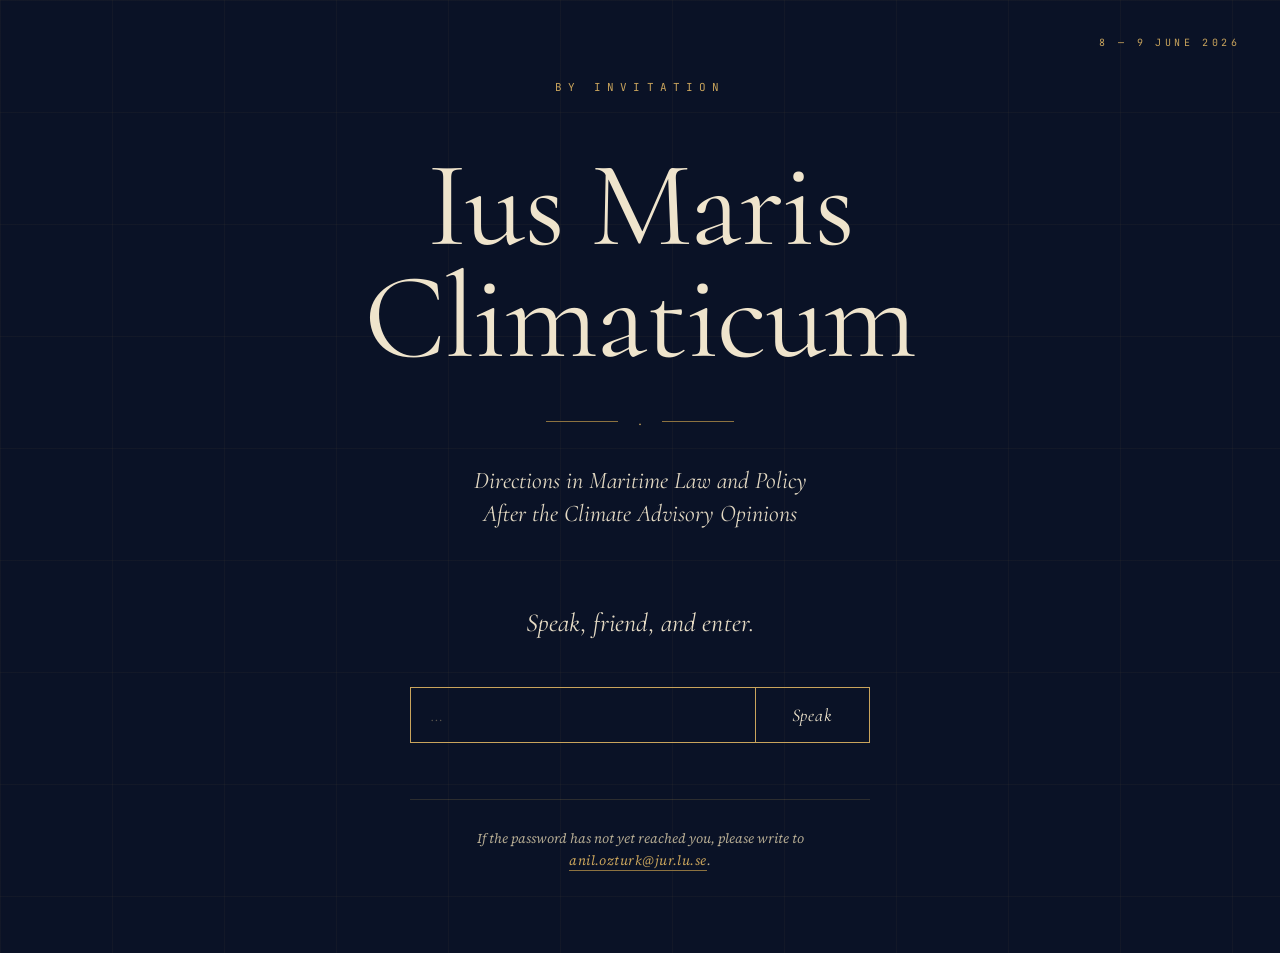
==== index.html @ bfcb7354 "Add files via upload" ====
<!DOCTYPE html>
<html lang="en">
<head>
<meta charset="UTF-8">
<meta name="viewport" content="width=device-width, initial-scale=1">
<title>Ius Maris Climaticum</title>
<meta name="description" content="An invitation-only workshop on the climate advisory opinions and the practice of maritime law. Lund and Malmö, 8–9 June 2026.">
<meta name="robots" content="noindex, nofollow">
<link rel="preconnect" href="https://fonts.googleapis.com">
<link rel="preconnect" href="https://fonts.gstatic.com" crossorigin>
<link href="https://fonts.googleapis.com/css2?family=Cormorant:ital,wght@0,300..700;1,300..700&family=Source+Serif+4:ital,opsz,wght@0,8..60,300..700;1,8..60,300..700&family=JetBrains+Mono:wght@300;400;500&display=swap" rel="stylesheet">
<style>
  :root {
    --ink-deep:    #0A1226;
    --paper-cool:  #EFE4CC;
    --paper-dim:   #B6AC93;
    --paper-mute:  #7C7461;
    --gold:        #C9A45C;
    --gold-dim:    #8C7240;
  }
  * { margin: 0; padding: 0; box-sizing: border-box; }
  html, body {
    background: var(--ink-deep); color: var(--paper-cool);
    font-family: 'Source Serif 4', Georgia, serif; min-height: 100vh;
  }

  /* Dark canvas + faint nautical grid (matches the hero of the public site) */
  .gate-wrap {
    position: relative; min-height: 100vh; overflow: hidden;
    display: flex; align-items: center; justify-content: center;
    padding: 80px 40px;
  }
  .gate-wrap::before {
    content: ""; position: absolute; inset: 0; pointer-events: none;
    background-image:
      linear-gradient(rgba(201, 164, 92, 0.045) 1px, transparent 1px),
      linear-gradient(90deg, rgba(201, 164, 92, 0.045) 1px, transparent 1px);
    background-size: 112px 112px;
  }

  .corner {
    position: absolute; font-family: 'JetBrains Mono', monospace; font-size: 10px;
    letter-spacing: 0.34em; text-transform: uppercase; color: var(--gold); z-index: 2;
  }
  .corner.tr { top: 36px; right: 40px; text-align: right; }

  .gate {
    position: relative; z-index: 1;
    max-width: 640px; width: 100%;
    text-align: center;
  }

  .gate-eyebrow {
    font-family: 'JetBrains Mono', monospace; font-size: 11px;
    letter-spacing: 0.55em; text-transform: uppercase; color: var(--gold);
    margin-bottom: 56px;
  }
  .gate-title {
    font-family: 'Cormorant', serif; font-weight: 400;
    font-size: clamp(54px, 9.5vw, 132px); line-height: 0.92;
    letter-spacing: -0.012em; color: var(--paper-cool);
    margin-bottom: 36px;
  }
  .gate-rule-row {
    display: flex; align-items: center; justify-content: center;
    gap: 20px; margin-bottom: 30px;
  }
  .gate-rule-row .line { width: 72px; height: 1px; background: var(--gold-dim); }
  .gate-rule-row .symbol {
    font-family: 'Cormorant', serif; font-style: italic;
    color: var(--gold); font-size: 20px;
  }
  .gate-subtitle {
    font-family: 'Cormorant', serif; font-style: italic; font-weight: 400;
    font-size: clamp(18px, 2vw, 24px); color: var(--paper-cool);
    margin-bottom: 72px; opacity: 0.95; line-height: 1.4;
  }

  /* Riddle in the manner of the Doors of Durin. */
  .gate-stanza {
    font-family: 'Cormorant', serif; font-style: italic; font-weight: 400;
    font-size: clamp(20px, 2.4vw, 26px); line-height: 1.55;
    color: var(--paper-cool); opacity: 0.96;
    max-width: 540px; margin: 0 auto 44px;
    text-align: center; letter-spacing: 0.005em;
  }
  .gate-stanza .em-rule {
    display: inline-block; width: 24px; height: 1px; background: var(--gold-dim);
    vertical-align: middle; margin: 0 6px; opacity: 0.7;
  }

  .gate-form {
    display: flex; align-items: stretch; justify-content: center; gap: 0;
    max-width: 460px; margin: 0 auto;
  }
  .gate-form input[type="password"] {
    flex: 1; background: transparent;
    border: 0.5px solid var(--gold-dim); border-right: 0;
    padding: 16px 20px;
    font-family: 'Cormorant', serif; font-style: italic;
    font-size: 18px; color: var(--paper-cool); letter-spacing: 0.06em;
    transition: border-color 0.2s;
    border-radius: 0;
  }
  .gate-form input[type="password"]::placeholder {
    color: var(--paper-mute); font-style: italic; letter-spacing: 0.04em;
    opacity: 0.7;
  }
  .gate-form input[type="password"]:focus {
    outline: none; border-color: var(--gold);
  }
  .gate-form button {
    background: transparent; color: var(--paper-cool);
    border: 0.5px solid var(--gold-dim);
    padding: 16px 36px; cursor: pointer;
    font-family: 'Cormorant', serif; font-style: italic; font-weight: 400;
    font-size: 18px; letter-spacing: 0.05em;
    transition: background 0.2s, color 0.2s, border-color 0.2s;
    border-radius: 0;
  }
  .gate-form button:hover {
    background: var(--gold); color: var(--ink-deep); border-color: var(--gold);
  }
  .gate-form input[type="password"]:focus + button { border-color: var(--gold); }

  .gate-error {
    margin-top: 18px; font-family: 'Source Serif 4', serif; font-style: italic;
    font-size: 14px; color: #C97A4D; min-height: 20px;
  }
  .gate-error[hidden] { visibility: hidden; }

  .gate-note {
    margin-top: 56px; padding-top: 28px;
    border-top: 0.5px solid rgba(201,164,92,0.18);
    font-family: 'Source Serif 4', serif; font-style: italic;
    font-size: 13.5px; line-height: 1.65; color: var(--paper-dim);
    max-width: 460px; margin-left: auto; margin-right: auto;
  }
  .gate-note a {
    color: var(--gold); text-decoration: none; letter-spacing: 0.04em;
    border-bottom: 0.5px solid var(--gold-dim);
  }
  .gate-note a:hover { color: var(--paper-cool); border-bottom-color: var(--paper-cool); }

  @media (max-width: 640px) {
    .gate-wrap { padding: 60px 24px; }
    .corner.tr { top: 20px; right: 20px; font-size: 9px; }
    .gate-eyebrow { font-size: 9.5px; letter-spacing: 0.4em; margin-bottom: 36px; }
    .gate-rule-row .line { width: 50px; }
    .gate-subtitle { margin-bottom: 56px; }
    .gate-form { flex-direction: column; gap: 14px; }
    .gate-form input[type="password"] { border-right: 0.5px solid var(--gold-dim); }
    .gate-form button { width: 100%; }
  }
</style>
</head>
<body>

<div class="gate-wrap">
  <div class="corner tr">8 — 9 June 2026</div>

  <div class="gate">
    <div class="gate-eyebrow">By Invitation</div>
    <h1 class="gate-title">Ius Maris<br>Climaticum</h1>
    <div class="gate-rule-row">
      <div class="line"></div>
      <div class="symbol">·</div>
      <div class="line"></div>
    </div>
    <p class="gate-subtitle">Directions in Maritime Law and Policy<br>After the Climate Advisory Opinions</p>

    <p class="gate-stanza">Speak, friend, and&nbsp;enter.</p>

    <form class="gate-form" id="gate-form" autocomplete="off">
      <input type="password" id="pwd" name="pwd" placeholder="…" autocomplete="off" autofocus>
      <button type="submit">Speak</button>
    </form>
    <div class="gate-error" id="gate-error" hidden>The door does not open to that word. Try again.</div>

    <p class="gate-note">If the password has not yet reached you, please write to <a href="mailto:anil.ozturk@jur.lu.se">anil.ozturk@jur.lu.se</a>.</p>
  </div>
</div>

<script>
  // Soft gate: client-side password check. Sets a localStorage flag and redirects to home.html.
  // Three acceptable spoken words — "friendship" (the explicit password), "friend" (the
  // direct answer to the inscription), and "mellon" (the Sindarin original).
  (function () {
    var ACCEPTED = ["friendship", "friend", "mellon"];

    // If already authenticated, redirect away from the gate.
    try {
      if (window.localStorage && window.localStorage.getItem('imc-preview-access') === 'granted') {
        window.location.replace('home.html');
        return;
      }
    } catch (e) { /* localStorage unavailable, continue */ }

    var form = document.getElementById('gate-form');
    var input = document.getElementById('pwd');
    var error = document.getElementById('gate-error');

    form.addEventListener('submit', function (e) {
      e.preventDefault();
      var attempt = (input.value || '').toLowerCase().trim();
      if (ACCEPTED.indexOf(attempt) !== -1) {
        try { window.localStorage.setItem('imc-preview-access', 'granted'); } catch (e) {}
        window.location.href = 'home.html';
      } else {
        error.hidden = false;
        input.value = '';
        input.focus();
      }
    });
  })();
</script>

</body>
</html>
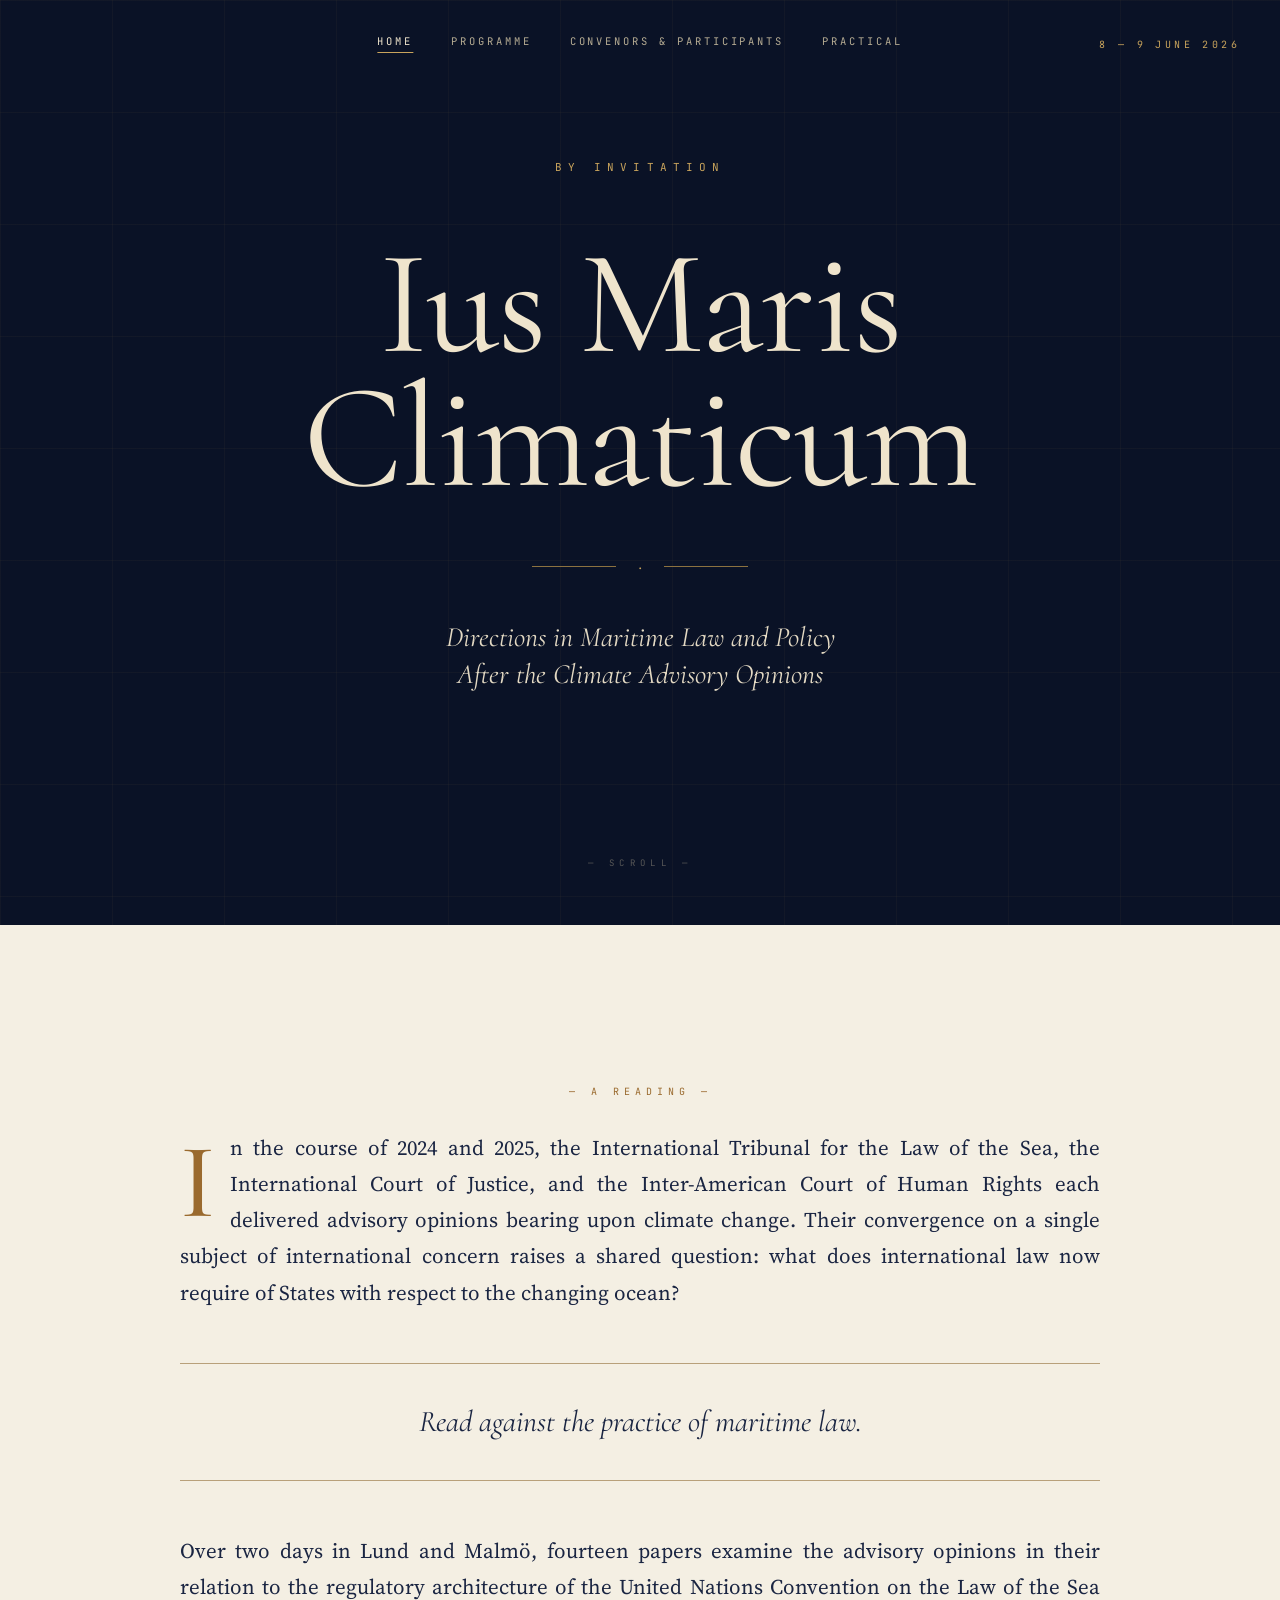
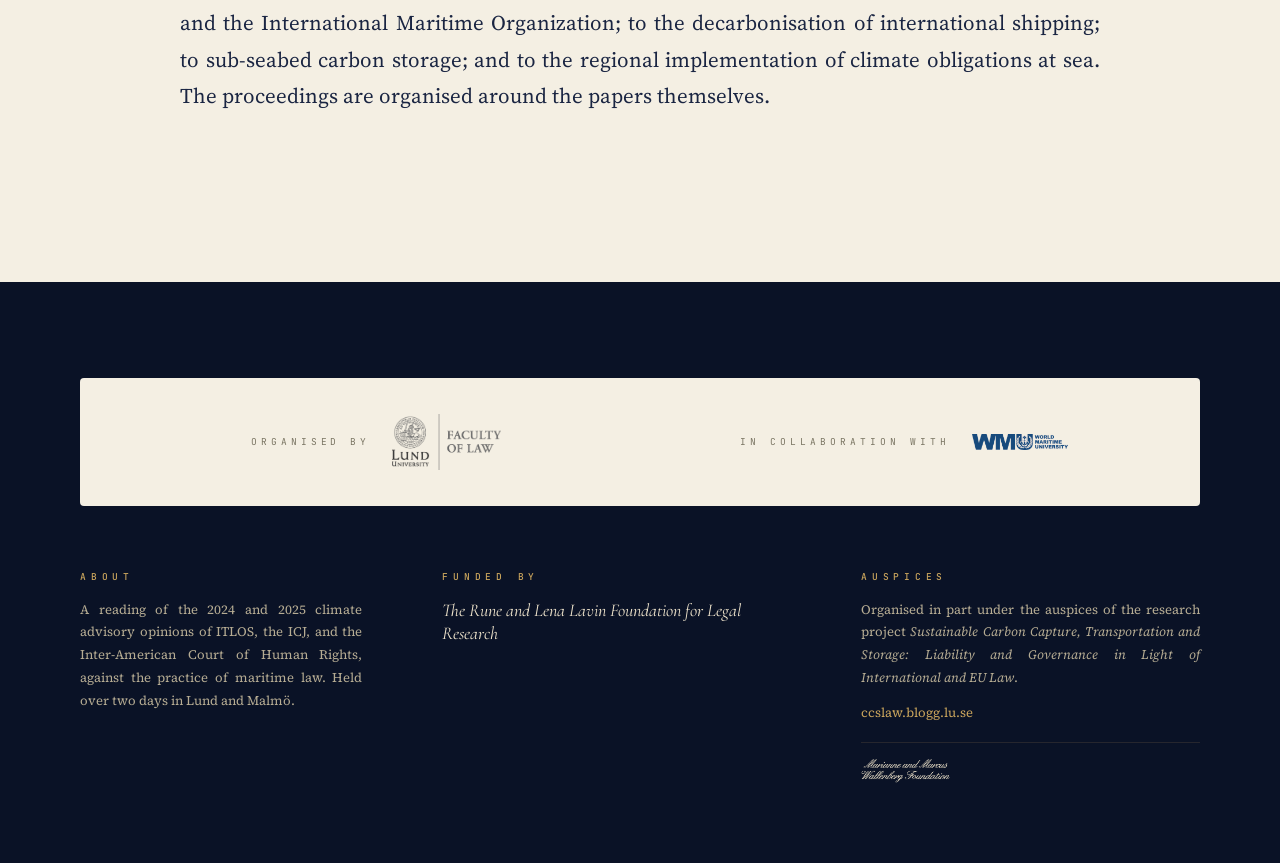
==== commit 0c987b36: "Add files via upload" ====
--- a/index.html
+++ b/index.html
@@ -4,216 +4,81 @@
 <meta charset="UTF-8">
 <meta name="viewport" content="width=device-width, initial-scale=1">
 <title>Ius Maris Climaticum</title>
-<meta name="description" content="An invitation-only workshop on the climate advisory opinions and the practice of maritime law. Lund and Malmö, 8–9 June 2026.">
-<meta name="robots" content="noindex, nofollow">
+<meta name="description" content="A closed reading of the 2024 and 2025 climate advisory opinions, against the practice of maritime law. Lund and Malmö, 8–9 June 2026.">
 <link rel="preconnect" href="https://fonts.googleapis.com">
 <link rel="preconnect" href="https://fonts.gstatic.com" crossorigin>
 <link href="https://fonts.googleapis.com/css2?family=Cormorant:ital,wght@0,300..700;1,300..700&family=Source+Serif+4:ital,opsz,wght@0,8..60,300..700;1,8..60,300..700&family=JetBrains+Mono:wght@300;400;500&display=swap" rel="stylesheet">
-<style>
-  :root {
-    --ink-deep:    #0A1226;
-    --paper-cool:  #EFE4CC;
-    --paper-dim:   #B6AC93;
-    --paper-mute:  #7C7461;
-    --gold:        #C9A45C;
-    --gold-dim:    #8C7240;
-  }
-  * { margin: 0; padding: 0; box-sizing: border-box; }
-  html, body {
-    background: var(--ink-deep); color: var(--paper-cool);
-    font-family: 'Source Serif 4', Georgia, serif; min-height: 100vh;
-  }
-
-  /* Dark canvas + faint nautical grid (matches the hero of the public site) */
-  .gate-wrap {
-    position: relative; min-height: 100vh; overflow: hidden;
-    display: flex; align-items: center; justify-content: center;
-    padding: 80px 40px;
-  }
-  .gate-wrap::before {
-    content: ""; position: absolute; inset: 0; pointer-events: none;
-    background-image:
-      linear-gradient(rgba(201, 164, 92, 0.045) 1px, transparent 1px),
-      linear-gradient(90deg, rgba(201, 164, 92, 0.045) 1px, transparent 1px);
-    background-size: 112px 112px;
-  }
-
-  .corner {
-    position: absolute; font-family: 'JetBrains Mono', monospace; font-size: 10px;
-    letter-spacing: 0.34em; text-transform: uppercase; color: var(--gold); z-index: 2;
-  }
-  .corner.tr { top: 36px; right: 40px; text-align: right; }
-
-  .gate {
-    position: relative; z-index: 1;
-    max-width: 640px; width: 100%;
-    text-align: center;
-  }
-
-  .gate-eyebrow {
-    font-family: 'JetBrains Mono', monospace; font-size: 11px;
-    letter-spacing: 0.55em; text-transform: uppercase; color: var(--gold);
-    margin-bottom: 56px;
-  }
-  .gate-title {
-    font-family: 'Cormorant', serif; font-weight: 400;
-    font-size: clamp(54px, 9.5vw, 132px); line-height: 0.92;
-    letter-spacing: -0.012em; color: var(--paper-cool);
-    margin-bottom: 36px;
-  }
-  .gate-rule-row {
-    display: flex; align-items: center; justify-content: center;
-    gap: 20px; margin-bottom: 30px;
-  }
-  .gate-rule-row .line { width: 72px; height: 1px; background: var(--gold-dim); }
-  .gate-rule-row .symbol {
-    font-family: 'Cormorant', serif; font-style: italic;
-    color: var(--gold); font-size: 20px;
-  }
-  .gate-subtitle {
-    font-family: 'Cormorant', serif; font-style: italic; font-weight: 400;
-    font-size: clamp(18px, 2vw, 24px); color: var(--paper-cool);
-    margin-bottom: 72px; opacity: 0.95; line-height: 1.4;
-  }
-
-  /* Riddle in the manner of the Doors of Durin. */
-  .gate-stanza {
-    font-family: 'Cormorant', serif; font-style: italic; font-weight: 400;
-    font-size: clamp(20px, 2.4vw, 26px); line-height: 1.55;
-    color: var(--paper-cool); opacity: 0.96;
-    max-width: 540px; margin: 0 auto 44px;
-    text-align: center; letter-spacing: 0.005em;
-  }
-  .gate-stanza .em-rule {
-    display: inline-block; width: 24px; height: 1px; background: var(--gold-dim);
-    vertical-align: middle; margin: 0 6px; opacity: 0.7;
-  }
-
-  .gate-form {
-    display: flex; align-items: stretch; justify-content: center; gap: 0;
-    max-width: 460px; margin: 0 auto;
-  }
-  .gate-form input[type="password"] {
-    flex: 1; background: transparent;
-    border: 0.5px solid var(--gold-dim); border-right: 0;
-    padding: 16px 20px;
-    font-family: 'Cormorant', serif; font-style: italic;
-    font-size: 18px; color: var(--paper-cool); letter-spacing: 0.06em;
-    transition: border-color 0.2s;
-    border-radius: 0;
-  }
-  .gate-form input[type="password"]::placeholder {
-    color: var(--paper-mute); font-style: italic; letter-spacing: 0.04em;
-    opacity: 0.7;
-  }
-  .gate-form input[type="password"]:focus {
-    outline: none; border-color: var(--gold);
-  }
-  .gate-form button {
-    background: transparent; color: var(--paper-cool);
-    border: 0.5px solid var(--gold-dim);
-    padding: 16px 36px; cursor: pointer;
-    font-family: 'Cormorant', serif; font-style: italic; font-weight: 400;
-    font-size: 18px; letter-spacing: 0.05em;
-    transition: background 0.2s, color 0.2s, border-color 0.2s;
-    border-radius: 0;
-  }
-  .gate-form button:hover {
-    background: var(--gold); color: var(--ink-deep); border-color: var(--gold);
-  }
-  .gate-form input[type="password"]:focus + button { border-color: var(--gold); }
-
-  .gate-error {
-    margin-top: 18px; font-family: 'Source Serif 4', serif; font-style: italic;
-    font-size: 14px; color: #C97A4D; min-height: 20px;
-  }
-  .gate-error[hidden] { visibility: hidden; }
-
-  .gate-note {
-    margin-top: 56px; padding-top: 28px;
-    border-top: 0.5px solid rgba(201,164,92,0.18);
-    font-family: 'Source Serif 4', serif; font-style: italic;
-    font-size: 13.5px; line-height: 1.65; color: var(--paper-dim);
-    max-width: 460px; margin-left: auto; margin-right: auto;
-  }
-  .gate-note a {
-    color: var(--gold); text-decoration: none; letter-spacing: 0.04em;
-    border-bottom: 0.5px solid var(--gold-dim);
-  }
-  .gate-note a:hover { color: var(--paper-cool); border-bottom-color: var(--paper-cool); }
-
-  @media (max-width: 640px) {
-    .gate-wrap { padding: 60px 24px; }
-    .corner.tr { top: 20px; right: 20px; font-size: 9px; }
-    .gate-eyebrow { font-size: 9.5px; letter-spacing: 0.4em; margin-bottom: 36px; }
-    .gate-rule-row .line { width: 50px; }
-    .gate-subtitle { margin-bottom: 56px; }
-    .gate-form { flex-direction: column; gap: 14px; }
-    .gate-form input[type="password"] { border-right: 0.5px solid var(--gold-dim); }
-    .gate-form button { width: 100%; }
-  }
-</style>
+<link rel="stylesheet" href="style.css">
 </head>
 <body>
 
-<div class="gate-wrap">
+<!-- ================ HERO ================ -->
+<div class="hero-wrap">
   <div class="corner tr">8 — 9 June 2026</div>
+  <nav class="nav">
+    <a href="index.html" class="active">Home</a>
+    <a href="programme.html">Programme</a>
+    <a href="participants.html">Convenors &amp; Participants</a>
+    <a href="practical.html">Practical</a>
+  </nav>
 
-  <div class="gate">
-    <div class="gate-eyebrow">By Invitation</div>
-    <h1 class="gate-title">Ius Maris<br>Climaticum</h1>
-    <div class="gate-rule-row">
+  <section class="hero">
+    <div class="hero-eyebrow">By Invitation</div>
+    <h1 class="hero-title">Ius Maris<br>Climaticum</h1>
+    <div class="hero-rule-row">
       <div class="line"></div>
       <div class="symbol">·</div>
       <div class="line"></div>
     </div>
-    <p class="gate-subtitle">Directions in Maritime Law and Policy<br>After the Climate Advisory Opinions</p>
-
-    <p class="gate-stanza">Speak, friend, and&nbsp;enter.</p>
-
-    <form class="gate-form" id="gate-form" autocomplete="off">
-      <input type="password" id="pwd" name="pwd" placeholder="…" autocomplete="off" autofocus>
-      <button type="submit">Speak</button>
-    </form>
-    <div class="gate-error" id="gate-error" hidden>The door does not open to that word. Try again.</div>
-
-    <p class="gate-note">If the password has not yet reached you, please write to <a href="mailto:anil.ozturk@jur.lu.se">anil.ozturk@jur.lu.se</a>.</p>
-  </div>
+    <div class="hero-subtitle">Directions in Maritime Law and Policy<br>After the Climate Advisory Opinions</div>
+    <div class="scroll-hint">— scroll —</div>
+  </section>
 </div>
 
-<script>
-  // Soft gate: client-side password check. Sets a localStorage flag and redirects to home.html.
-  // Three acceptable spoken words — "friendship" (the explicit password), "friend" (the
-  // direct answer to the inscription), and "mellon" (the Sindarin original).
-  (function () {
-    var ACCEPTED = ["friendship", "friend", "mellon"];
+<!-- ================ LEDE ================ -->
+<section class="body-section">
+  <div class="body-inner">
+    <div class="section-label">— a reading —</div>
+    <div class="lede">
+      <p><span class="dropcap">I</span>n the course of 2024 and 2025, the International Tribunal for the Law of the Sea, the International Court of Justice, and the Inter-American Court of Human Rights each delivered advisory opinions bearing upon climate change. Their convergence on a single subject of international concern raises a shared question: what does international law now require of States with respect to the changing ocean?</p>
+      <div class="pull">Read against the practice of maritime law.</div>
+      <p>Over two days in Lund and Malmö, fourteen papers examine the advisory opinions in their relation to the regulatory architecture of the United Nations Convention on the Law of the Sea and the International Maritime Organization; to the decarbonisation of international shipping; to sub-seabed carbon storage; and to the regional implementation of climate obligations at sea. The proceedings are organised around the papers themselves.</p>
+    </div>
+  </div>
+</section>
 
-    // If already authenticated, redirect away from the gate.
-    try {
-      if (window.localStorage && window.localStorage.getItem('imc-preview-access') === 'granted') {
-        window.location.replace('home.html');
-        return;
-      }
-    } catch (e) { /* localStorage unavailable, continue */ }
+<!-- ================ FOOTER ================ -->
+<footer>
+  <div class="footer-logos">
+    <div class="footer-logo-cell">
+      <span class="role">Organised by</span>
+      <img class="logo-lu" src="assets/lu-jurfak.png" alt="Faculty of Law, Lund University">
+    </div>
+    <div class="footer-logo-cell right">
+      <span class="role">In collaboration with</span>
+      <img class="logo-wmu" src="assets/wmu-logo.png" alt="World Maritime University, Malmö">
+    </div>
+  </div>
 
-    var form = document.getElementById('gate-form');
-    var input = document.getElementById('pwd');
-    var error = document.getElementById('gate-error');
-
-    form.addEventListener('submit', function (e) {
-      e.preventDefault();
-      var attempt = (input.value || '').toLowerCase().trim();
-      if (ACCEPTED.indexOf(attempt) !== -1) {
-        try { window.localStorage.setItem('imc-preview-access', 'granted'); } catch (e) {}
-        window.location.href = 'home.html';
-      } else {
-        error.hidden = false;
-        input.value = '';
-        input.focus();
-      }
-    });
-  })();
-</script>
+  <div class="footer-grid">
+    <div class="footer-col">
+      <h4>About</h4>
+      <p>A reading of the 2024 and 2025 climate advisory opinions of ITLOS, the ICJ, and the Inter-American Court of Human Rights, against the practice of maritime law. Held over two days in Lund and Malmö.</p>
+    </div>
+    <div class="footer-col">
+      <h4>Funded by</h4>
+      <span class="funder-name">The Rune and Lena Lavin Foundation for Legal Research</span>
+    </div>
+    <div class="footer-col">
+      <h4>Auspices</h4>
+      <p>Organised in part under the auspices of the research project <em>Sustainable Carbon Capture, Transportation and Storage: Liability and Governance in Light of International and EU Law</em>.</p>
+      <a href="https://ccslaw.blogg.lu.se">ccslaw.blogg.lu.se</a>
+      <div class="mmw-inline">
+        <img src="assets/mmw-logo-cream.png" alt="Marianne and Marcus Wallenberg Foundation">
+      </div>
+    </div>
+  </div>
+</footer>
 
 </body>
 </html>
--- a/style.css
+++ b/style.css
@@ -0,0 +1,699 @@
+/* ============================================================
+   Ius Maris Climaticum — shared stylesheet
+   Monument + Atlas: dark navy canvas with nautical grid for
+   hero/footer, cream Manuscript canvas for body content.
+   ============================================================ */
+
+:root {
+  /* dark canvas (hero / page header / footer) */
+  --ink-deep:    #0A1226;
+  --paper-cool:  #EFE4CC;
+  --paper-dim:   #B6AC93;
+  --paper-mute:  #7C7461;
+  --gold:        #C9A45C;
+  --gold-dim:    #8C7240;
+
+  /* warm canvas (body) */
+  --paper-warm:  #F4EFE3;
+  --paper-edge:  #EDE6D3;
+  --ink-warm:    #1A2542;
+  --ink-soft:    #3A4663;
+  --muted:       #7A7563;
+  --rule:        #B8A07A;
+  --accent:      #9A6A2E;
+  --accent-soft: #C5A674;
+
+  /* Day accents — Day I belongs to Lund (terrestrial, burnished bronze),
+     Day II belongs to Malmö, the sea, and the WMU (deeper sea teal). */
+  --day-i:        #9A6A2E;
+  --day-i-soft:   #C5A674;
+  --day-i-tint:   rgba(154, 106, 46, 0.06);
+  --day-ii:       #2C5E7A;
+  --day-ii-soft:  #6890A8;
+  --day-ii-tint:  rgba(44, 94, 122, 0.06);
+}
+
+html { scroll-behavior: smooth; }
+
+* { margin: 0; padding: 0; box-sizing: border-box; }
+html, body {
+  background: var(--paper-warm); color: var(--ink-warm);
+  font-family: 'Source Serif 4', Georgia, serif;
+}
+body { min-height: 100vh; overflow-x: hidden; }
+
+/* ============================================================ HERO (home) === */
+.hero-wrap {
+  position: relative; background: var(--ink-deep); color: var(--paper-cool);
+  min-height: 100vh; overflow: hidden;
+}
+.hero-wrap::before {
+  content: ""; position: absolute; inset: 0; pointer-events: none;
+  background-image:
+    linear-gradient(rgba(201, 164, 92, 0.045) 1px, transparent 1px),
+    linear-gradient(90deg, rgba(201, 164, 92, 0.045) 1px, transparent 1px);
+  background-size: 112px 112px;
+}
+
+/* Page-header band (lighter form of the hero, used on inner pages) */
+.page-header {
+  position: relative; background: var(--ink-deep); color: var(--paper-cool);
+  padding: 140px 80px 80px;
+  overflow: hidden;
+}
+.page-header::before {
+  content: ""; position: absolute; inset: 0; pointer-events: none;
+  background-image:
+    linear-gradient(rgba(201, 164, 92, 0.045) 1px, transparent 1px),
+    linear-gradient(90deg, rgba(201, 164, 92, 0.045) 1px, transparent 1px);
+  background-size: 112px 112px;
+}
+.page-header .ph-inner {
+  position: relative; z-index: 1; max-width: 1200px; margin: 0 auto; text-align: center;
+}
+.page-header .ph-eyebrow {
+  font-family: 'JetBrains Mono', monospace; font-size: 10.5px;
+  letter-spacing: 0.55em; text-transform: uppercase; color: var(--gold);
+  margin-bottom: 28px;
+}
+.page-header .ph-title {
+  font-family: 'Cormorant', serif; font-weight: 400; font-size: clamp(48px, 7vw, 96px);
+  line-height: 0.96; color: var(--paper-cool); letter-spacing: -0.008em; margin-bottom: 18px;
+}
+.page-header .ph-sub {
+  font-family: 'Cormorant', serif; font-style: italic; font-weight: 400;
+  font-size: clamp(16px, 1.8vw, 22px); color: var(--paper-cool); opacity: 0.92;
+  max-width: 700px; margin: 0 auto; line-height: 1.4;
+}
+
+/* Corners on the hero */
+.corner {
+  position: absolute; font-family: 'JetBrains Mono', monospace; font-size: 10px;
+  letter-spacing: 0.34em; text-transform: uppercase; color: var(--gold);
+  z-index: 2; line-height: 1.7;
+}
+.corner.tl { top: 36px; left: 40px; }
+.corner.tr { top: 36px; right: 40px; text-align: right; }
+.corner .dim { color: var(--paper-mute); opacity: 0.95; }
+
+/* Navigation */
+.nav {
+  position: absolute; top: 34px; left: 50%; transform: translateX(-50%);
+  z-index: 5; display: flex; gap: 38px;
+  font-family: 'JetBrains Mono', monospace; font-size: 10.5px; letter-spacing: 0.28em;
+  text-transform: uppercase; color: var(--paper-dim); white-space: nowrap;
+}
+.nav a { color: var(--paper-dim); text-decoration: none; transition: color .2s; padding-bottom: 4px; }
+.nav a:hover { color: var(--paper-cool); }
+.nav a.active { color: var(--paper-cool); border-bottom: 1px solid var(--gold); }
+
+/* Hero core (home only) */
+.hero {
+  position: relative; z-index: 1;
+  min-height: 100vh; display: flex; flex-direction: column; justify-content: center; align-items: center;
+  padding: 160px 80px 120px;
+}
+.hero-eyebrow {
+  font-family: 'JetBrains Mono', monospace; font-size: 11px;
+  letter-spacing: 0.55em; text-transform: uppercase;
+  color: var(--gold); margin-bottom: 64px;
+}
+.hero-title {
+  font-family: 'Cormorant', serif; font-weight: 400; font-size: clamp(64px, 11.6vw, 168px);
+  line-height: 0.9; letter-spacing: -0.012em; text-align: center;
+  color: var(--paper-cool); margin-bottom: 48px;
+}
+.hero-rule-row {
+  display: flex; align-items: center; justify-content: center;
+  gap: 22px; margin-bottom: 40px;
+}
+.hero-rule-row .line { width: 84px; height: 1px; background: var(--gold-dim); }
+.hero-rule-row .symbol {
+  font-family: 'Cormorant', serif; font-style: italic; color: var(--gold); font-size: 22px;
+}
+.hero-subtitle {
+  font-family: 'Cormorant', serif; font-style: italic; font-weight: 400;
+  font-size: clamp(20px, 2.2vw, 28px); color: var(--paper-cool); text-align: center;
+  margin-bottom: 112px; opacity: 0.95; max-width: 820px; line-height: 1.32;
+}
+.hero-meta {
+  display: grid; grid-template-columns: auto auto auto; gap: 80px;
+  font-family: 'JetBrains Mono', monospace; font-size: 11px; letter-spacing: 0.35em;
+  text-transform: uppercase; color: var(--paper-dim); text-align: center;
+}
+.hero-meta .meta-key { color: var(--gold-dim); font-size: 9.5px; margin-bottom: 7px; display: block; }
+.hero-meta .meta-val { color: var(--paper-cool); font-size: 12px; letter-spacing: 0.32em; }
+.scroll-hint {
+  position: absolute; bottom: 56px; left: 50%; transform: translateX(-50%);
+  font-family: 'JetBrains Mono', monospace; font-size: 9px; letter-spacing: 0.6em;
+  text-transform: uppercase; color: var(--paper-dim); opacity: 0.45;
+  animation: float 2s ease-in-out infinite;
+}
+@keyframes float { 0%,100% { transform: translateX(-50%) translateY(0); } 50% { transform: translateX(-50%) translateY(6px); } }
+
+/* ============================================================ BODY === */
+.body-section { padding: 160px 80px 140px; background: var(--paper-warm); }
+.body-inner { max-width: 920px; margin: 0 auto; position: relative; }
+.section-label {
+  font-family: 'JetBrains Mono', monospace; font-size: 10px;
+  letter-spacing: 0.5em; text-transform: uppercase; color: var(--accent);
+  margin-bottom: 32px; text-align: center;
+}
+.lede {
+  font-family: 'Source Serif 4', serif; font-size: 21px; line-height: 1.72;
+  color: var(--ink-warm); text-align: justify; hyphens: auto;
+}
+.lede p { margin-bottom: 28px; }
+.lede .dropcap {
+  font-family: 'Cormorant', serif; font-weight: 500; float: left;
+  font-size: 106px; line-height: 0.88; padding: 6px 14px 0 0; color: var(--accent);
+}
+.lede .pull {
+  font-family: 'Cormorant', serif; font-style: italic; font-weight: 400;
+  font-size: 30px; line-height: 1.35; color: var(--ink-warm); padding: 38px 0;
+  border-top: 0.5px solid var(--rule); border-bottom: 0.5px solid var(--rule);
+  margin: 52px 0; text-align: center;
+}
+
+/* ============================================================ PROGRAMME ===
+   Side-by-side two-column layout: Day 1 on the left, Day 2 on the right.
+   Each column mirrors the other structurally. Drops to a stacked layout
+   on narrower viewports. */
+.programme-section { padding: 60px 0 140px; background: var(--paper-warm); }
+.programme-inner {
+  max-width: 1320px; margin: 0 auto; padding: 0 56px;
+  display: grid; grid-template-columns: 1fr 1fr; gap: 64px;
+  align-items: start;
+}
+
+/* Sticky day tabs no longer needed: both days are visible. */
+.day-tabs { display: none; }
+
+/* Day container — top-anchored accent band, no left spine. */
+.day { padding: 0; position: relative; border-top: 3px solid var(--day-accent); padding-top: 28px; }
+.day-i  { --day-accent: var(--day-i);  --day-accent-soft: var(--day-i-soft);  --day-tint: var(--day-i-tint); }
+.day-ii { --day-accent: var(--day-ii); --day-accent-soft: var(--day-ii-soft); --day-tint: var(--day-ii-tint); }
+.day::before { display: none; }
+
+/* Day header — stacks inside the column. */
+.day-banner {
+  display: block;
+  padding-bottom: 20px;
+  border-bottom: 1px solid var(--day-accent-soft);
+  margin-bottom: 32px;
+}
+.day-banner .day-info { padding-left: 0; margin-bottom: 14px; }
+.day-banner .day-title {
+  font-family: 'Cormorant', serif; font-weight: 400; font-size: 36px;
+  color: var(--ink-warm); line-height: 1.1; letter-spacing: -0.005em;
+}
+.day-banner .day-venue {
+  text-align: left; max-width: none; font-family: 'Source Serif 4', serif;
+  font-style: italic; font-size: 13.5px; line-height: 1.6; color: var(--ink-soft);
+}
+.day-banner .day-venue strong {
+  font-style: normal; font-weight: 500; color: var(--ink-warm);
+}
+.day-banner .day-venue .venue-note {
+  margin-top: 6px; color: var(--day-accent); font-size: 10px;
+  letter-spacing: 0.32em; text-transform: uppercase;
+}
+
+/* Prelude / interstitial rows — tighter for the narrower column. */
+.prelude, .interstitial {
+  display: grid; grid-template-columns: 56px 1fr; gap: 18px;
+  font-family: 'Source Serif 4', serif; font-style: italic;
+  color: var(--ink-soft); font-size: 13.5px;
+  padding: 10px 0;
+}
+.prelude .t, .interstitial .t {
+  color: var(--day-accent); font-style: normal;
+  font-family: 'JetBrains Mono', monospace; font-size: 11px;
+  letter-spacing: 0.06em;
+}
+.interstitial { border-top: 0.5px solid rgba(184, 160, 122, 0.35); }
+.prelude { border-top: none; }
+
+/* Session — compact treatment fits the narrower column. */
+.session {
+  margin-top: 36px; padding: 22px 22px 6px;
+  background: var(--day-tint);
+  border-left: 3px solid var(--day-accent);
+  border-radius: 0 2px 2px 0;
+}
+.session-head {
+  display: grid; grid-template-columns: 56px 1fr;
+  gap: 20px; align-items: baseline; margin-bottom: 22px;
+}
+.session-numeral {
+  font-family: 'Cormorant', serif; font-style: italic; font-weight: 400;
+  font-size: 64px; color: var(--day-accent); line-height: 0.85;
+  text-align: right; letter-spacing: -0.02em;
+}
+.session-meta {
+  border-left: 0.5px solid var(--day-accent-soft); padding-left: 18px;
+  padding-top: 8px;
+}
+.session-name {
+  font-family: 'Cormorant', serif; font-weight: 400; font-size: 21px;
+  line-height: 1.25; color: var(--ink-warm); margin-bottom: 6px;
+}
+.session-name .session-sub {
+  display: block;
+  font-style: italic;
+  font-weight: 400;
+  color: var(--ink-soft);
+  font-size: 17px;
+  line-height: 1.3;
+  margin-top: 3px;
+  letter-spacing: 0.005em;
+}
+.session-time {
+  font-family: 'JetBrains Mono', monospace; font-size: 10px;
+  letter-spacing: 0.32em; text-transform: uppercase; color: var(--day-accent);
+}
+
+/* A paper row — tighter grid; speaker block wraps to multi-line. */
+.paper {
+  display: grid; grid-template-columns: 56px 1fr; gap: 18px;
+  align-items: start; padding: 14px 0;
+  border-top: 0.5px solid rgba(184, 160, 122, 0.35);
+  transition: background 0.2s;
+}
+.paper:first-of-type { border-top: none; }
+.paper:hover { background: rgba(237, 230, 211, 0.5); }
+.paper .time {
+  font-family: 'JetBrains Mono', monospace; font-size: 11px;
+  color: var(--day-accent); text-align: right; padding-top: 4px;
+  letter-spacing: 0.05em;
+}
+.paper .body { font-family: 'Source Serif 4', serif; }
+.paper .body .speaker {
+  font-family: 'Source Serif 4', serif; font-weight: 600;
+  font-size: 14.5px; color: var(--ink-warm); display: inline;
+}
+.paper .body .role {
+  font-family: 'Source Serif 4', serif; font-style: italic;
+  font-weight: 400; color: var(--day-accent); font-size: 12.5px;
+  margin-left: 4px;
+}
+.paper .body .affil {
+  font-family: 'Source Serif 4', serif; font-style: italic;
+  color: var(--ink-soft); font-size: 12.5px; display: block; margin-top: 1px;
+}
+.paper .body .title {
+  font-family: 'Source Serif 4', serif; font-size: 13.5px;
+  color: var(--ink-soft); margin-top: 4px; line-height: 1.5;
+}
+.paper .body .title .tbc {
+  font-style: italic; font-size: 11px; color: var(--day-accent-soft);
+  margin-left: 6px; letter-spacing: 0.06em; text-transform: lowercase;
+}
+.paper .body .title.tbc-only {
+  font-style: italic; color: var(--muted);
+}
+
+/* Stack to single column on narrow viewports. */
+@media (max-width: 1000px) {
+  .programme-inner { grid-template-columns: 1fr; gap: 48px; padding: 0 32px; }
+}
+
+/* ============================================================ PARTICIPANTS === */
+.people-section { padding: 120px 80px 140px; background: var(--paper-warm); }
+.people-inner { max-width: 1080px; margin: 0 auto; }
+
+.people-group { margin-bottom: 96px; }
+.people-group:last-child { margin-bottom: 0; }
+
+.group-head {
+  padding-bottom: 22px; margin-bottom: 56px;
+  border-bottom: 1px solid var(--rule);
+}
+.group-title {
+  font-family: 'Cormorant', serif; font-weight: 400; font-size: 44px;
+  color: var(--ink-warm); line-height: 1.05; letter-spacing: -0.005em;
+}
+
+.bio {
+  display: grid; grid-template-columns: 320px 1fr;
+  gap: 56px; padding: 36px 0;
+  border-top: 0.5px solid rgba(184, 160, 122, 0.4);
+}
+.bio:first-of-type { border-top: none; padding-top: 0; }
+.bio-side .bio-name {
+  font-family: 'Cormorant', serif; font-weight: 400; font-size: 25px;
+  color: var(--ink-warm); line-height: 1.15; margin-bottom: 10px;
+  letter-spacing: -0.003em;
+  white-space: nowrap;
+}
+.bio-side .bio-role {
+  font-family: 'JetBrains Mono', monospace; font-size: 10px;
+  letter-spacing: 0.32em; text-transform: uppercase; color: var(--accent);
+  display: block; margin-bottom: 6px;
+}
+.bio-side .bio-affil {
+  font-family: 'Source Serif 4', serif; font-style: italic;
+  color: var(--muted); font-size: 14px; line-height: 1.5;
+}
+.bio-text {
+  font-family: 'Source Serif 4', serif; font-size: 15.5px;
+  line-height: 1.72; color: var(--ink-soft);
+  text-align: justify; hyphens: auto; -webkit-hyphens: auto;
+}
+.bio-text em { color: var(--ink-warm); font-style: italic; }
+
+/* ============================================================ PRACTICAL === */
+.practical-section { padding: 120px 80px 140px; background: var(--paper-warm); }
+.practical-inner { max-width: 1180px; margin: 0 auto; }
+
+.practical-group { margin-bottom: 96px; }
+.practical-group:last-child { margin-bottom: 0; }
+
+.practical-head {
+  padding-bottom: 22px; margin-bottom: 56px;
+  border-bottom: 1px solid var(--rule);
+  display: grid; grid-template-columns: 1fr auto; align-items: end; gap: 32px;
+}
+.practical-title {
+  font-family: 'Cormorant', serif; font-weight: 400; font-size: 44px;
+  color: var(--ink-warm); line-height: 1.05; letter-spacing: -0.005em;
+}
+.practical-eyebrow {
+  font-family: 'JetBrains Mono', monospace; font-size: 10px;
+  letter-spacing: 0.42em; text-transform: uppercase; color: var(--accent);
+}
+
+/* Venue cards — two side by side, each with a map and an address. */
+.venues-grid {
+  display: grid; grid-template-columns: 1fr 1fr; gap: 48px;
+}
+.venue-card {
+  display: flex; flex-direction: column;
+}
+.venue-map {
+  width: 100%; height: 300px;
+  background: var(--paper-edge);
+  border: 1px solid var(--rule); border-radius: 2px;
+  overflow: hidden;
+}
+.venue-map iframe { width: 100%; height: 100%; border: 0; display: block; filter: saturate(0.85) contrast(0.95); }
+.venue-meta { margin-top: 28px; }
+.venue-day {
+  font-family: 'JetBrains Mono', monospace; font-size: 10px;
+  letter-spacing: 0.42em; text-transform: uppercase; color: var(--accent);
+  margin-bottom: 12px;
+}
+.venue-name {
+  font-family: 'Cormorant', serif; font-weight: 400; font-size: 28px;
+  color: var(--ink-warm); line-height: 1.15; margin-bottom: 6px;
+  letter-spacing: -0.003em;
+}
+.venue-room {
+  font-family: 'Source Serif 4', serif; font-style: italic;
+  color: var(--ink-soft); font-size: 16px; margin-bottom: 14px;
+}
+.venue-address {
+  font-family: 'Source Serif 4', serif; font-size: 14px;
+  color: var(--muted); line-height: 1.6; margin-bottom: 18px;
+}
+.venue-link {
+  display: inline-block; font-family: 'JetBrains Mono', monospace;
+  font-size: 10px; letter-spacing: 0.32em; text-transform: uppercase;
+  color: var(--accent); text-decoration: none;
+  padding-bottom: 4px; border-bottom: 1px solid var(--accent-soft);
+  transition: color 0.2s, border-color 0.2s;
+}
+.venue-link:hover { color: var(--ink-warm); border-bottom-color: var(--ink-warm); }
+
+/* Travel routes — two columns describing each leg. */
+.travel-grid {
+  display: grid; grid-template-columns: 1fr 1fr; gap: 64px;
+}
+.travel-card { padding: 4px 0; }
+.travel-card .route {
+  font-family: 'JetBrains Mono', monospace; font-size: 10px;
+  letter-spacing: 0.32em; text-transform: uppercase; color: var(--accent);
+  margin-bottom: 14px; line-height: 1.6;
+}
+.travel-card .route .arrow {
+  color: var(--accent-soft); margin: 0 6px;
+}
+.travel-card h3 {
+  font-family: 'Cormorant', serif; font-weight: 400; font-size: 24px;
+  color: var(--ink-warm); margin-bottom: 16px; line-height: 1.25;
+  letter-spacing: -0.003em;
+}
+.travel-card p {
+  font-family: 'Source Serif 4', serif; font-size: 14.5px;
+  line-height: 1.65; color: var(--ink-soft); margin-bottom: 12px;
+}
+.travel-card p:last-child { margin-bottom: 0; }
+.travel-card .ticket-note {
+  margin-top: 18px; padding-top: 14px;
+  border-top: 0.5px solid var(--rule);
+  font-family: 'Source Serif 4', serif; font-style: italic;
+  font-size: 13px; color: var(--muted); line-height: 1.55;
+}
+.travel-card strong {
+  font-weight: 500; color: var(--ink-warm);
+}
+
+/* Travel & accommodation note — quiet single paragraph. */
+.note-line {
+  font-family: 'Source Serif 4', serif; font-style: italic;
+  font-size: 18px; line-height: 1.6; color: var(--ink-soft);
+  max-width: 760px; margin: 0 auto;
+  text-align: center; padding: 16px 0;
+}
+.note-line strong { font-style: normal; color: var(--ink-warm); font-weight: 500; }
+
+/* Contact form — formal academic register, italic serif labels. */
+.contact-form-intro {
+  font-family: 'Source Serif 4', serif; font-style: italic;
+  font-size: 16px; line-height: 1.65; color: var(--ink-soft);
+  text-align: center; max-width: 620px; margin: 0 auto 48px;
+}
+.contact-form {
+  max-width: 720px; margin: 0 auto;
+  display: grid; grid-template-columns: 1fr 1fr; gap: 36px 36px;
+}
+.contact-form .field-full { grid-column: 1 / -1; }
+.contact-form label {
+  display: block;
+  font-family: 'Source Serif 4', serif; font-style: italic; font-weight: 400;
+  font-size: 14px; color: var(--accent); letter-spacing: 0.01em;
+  margin-bottom: 6px;
+}
+.contact-form input,
+.contact-form textarea {
+  width: 100%; background: transparent;
+  border: none; border-bottom: 0.5px solid var(--rule);
+  padding: 8px 0; font-family: 'Source Serif 4', serif;
+  font-size: 15.5px; color: var(--ink-warm); line-height: 1.5;
+  transition: border-color 0.2s;
+  border-radius: 0;
+}
+.contact-form input:focus,
+.contact-form textarea:focus {
+  outline: none; border-bottom-color: var(--accent);
+}
+.contact-form textarea { resize: vertical; min-height: 160px; }
+.contact-form .submit-row {
+  grid-column: 1 / -1;
+  display: flex; justify-content: flex-end; align-items: center; gap: 24px;
+  margin-top: 16px;
+}
+.contact-form button {
+  background: transparent; color: var(--ink-warm);
+  border: 0.5px solid var(--ink-warm);
+  padding: 14px 44px; cursor: pointer;
+  font-family: 'Cormorant', serif; font-style: italic; font-weight: 400;
+  font-size: 17px; letter-spacing: 0.04em;
+  text-transform: none;
+  transition: background 0.2s, color 0.2s, border-color 0.2s;
+  border-radius: 0;
+}
+.contact-form button:hover {
+  background: var(--ink-warm); color: var(--paper-cool);
+}
+
+/* ============================================================ FOOTER === */
+footer { background: var(--ink-deep); color: var(--paper-cool); padding: 96px 80px 80px; }
+
+/* Logo bar (cream card, LU left, WMU right with WMU smaller) */
+.footer-logos {
+  max-width: 1200px; margin: 0 auto 64px;
+  background: var(--paper-warm);
+  padding: 36px 64px;
+  border-radius: 4px;
+  display: grid; grid-template-columns: 1fr 1fr; gap: 64px; align-items: center;
+}
+.footer-logo-cell {
+  display: flex; align-items: center; justify-content: center; gap: 22px;
+}
+.footer-logo-cell.right { justify-content: center; }
+.footer-logo-cell .role {
+  font-family: 'JetBrains Mono', monospace; font-size: 9.5px;
+  letter-spacing: 0.42em; text-transform: uppercase; color: var(--muted);
+  white-space: nowrap; flex-shrink: 0;
+}
+.footer-logo-cell img { width: auto; display: block; }
+.footer-logo-cell .logo-lu  { max-height: 56px; }
+.footer-logo-cell .logo-wmu { max-height: 16px; }
+
+/* Three text columns. */
+.footer-grid {
+  max-width: 1200px; margin: 0 auto;
+  display: grid; grid-template-columns: 1fr 1.2fr 1.2fr; gap: 80px; align-items: start;
+}
+.footer-col h4 {
+  font-family: 'JetBrains Mono', monospace; font-size: 9.5px;
+  letter-spacing: 0.5em; text-transform: uppercase; color: var(--gold);
+  margin-bottom: 16px; font-weight: 500;
+}
+.footer-col p, .footer-col a {
+  font-family: 'Source Serif 4', serif; font-size: 13px; line-height: 1.75;
+  color: var(--paper-dim); text-decoration: none;
+}
+.footer-col p {
+  margin-bottom: 10px;
+  text-align: justify;
+  text-justify: inter-word;
+  hyphens: none;
+  -webkit-hyphens: none;
+}
+.footer-col a { display: inline-block; color: var(--gold); }
+.footer-col a:hover { color: var(--paper-cool); }
+
+.footer-col .funder-name {
+  font-family: 'Cormorant', serif; font-style: italic; font-weight: 400;
+  font-size: 18px; line-height: 1.3; color: var(--paper-cool);
+  margin-bottom: 8px; display: block;
+}
+
+.footer-col .mmw-inline {
+  margin-top: 18px; padding-top: 16px;
+  border-top: 1px solid rgba(201, 164, 92, 0.14);
+}
+.footer-col .mmw-inline img { max-height: 24px; opacity: 0.9; display: block; }
+
+/* ============================================================ RESPONSIVE ===
+   Tablet (≤1000px) and phone (≤640px) breakpoints. */
+
+@media (max-width: 1000px) {
+  /* Page-level paddings */
+  .hero { padding: 120px 40px 80px; }
+  .page-header { padding: 110px 40px 60px; }
+  .body-section { padding: 96px 40px 96px; }
+  .people-section { padding: 80px 40px 96px; }
+  .practical-section { padding: 80px 40px 96px; }
+  .programme-section { padding: 40px 0 96px; }
+  footer { padding: 72px 40px 56px; }
+
+  /* Hero text — clamp() already handles title; tighten subtitle */
+  .hero-subtitle { margin-bottom: 80px; }
+  .hero-meta { gap: 40px; }
+
+  /* Lede tighter */
+  .lede { font-size: 18px; }
+  .lede .dropcap { font-size: 80px; padding: 6px 12px 0 0; }
+  .lede .pull { font-size: 24px; }
+
+  /* Programme: side-by-side already drops to stacked here */
+  .programme-inner { padding: 0 40px; }
+
+  /* Participants: bio grid stacks */
+  .bio {
+    grid-template-columns: 1fr; gap: 16px; padding: 28px 0;
+  }
+  .bio-side .bio-name { font-size: 24px; white-space: normal; }
+  .bio-text { font-size: 15px; }
+
+  /* Practical: venue cards stack */
+  .venues-grid { grid-template-columns: 1fr; gap: 36px; }
+  .travel-grid { grid-template-columns: 1fr; gap: 36px; }
+  .contact-form { grid-template-columns: 1fr; gap: 20px; }
+
+  /* Footer: logo bar stacks, columns stack */
+  .footer-logos {
+    grid-template-columns: 1fr; gap: 32px; padding: 28px 28px;
+  }
+  .footer-grid { grid-template-columns: 1fr; gap: 36px; }
+}
+
+@media (max-width: 640px) {
+  /* Tighter still */
+  .hero { padding: 100px 24px 60px; }
+  .page-header { padding: 100px 24px 48px; }
+  .body-section { padding: 72px 24px 72px; }
+  .people-section { padding: 64px 24px 80px; }
+  .practical-section { padding: 64px 24px 80px; }
+  .programme-section { padding: 32px 0 72px; }
+  footer { padding: 56px 24px 40px; }
+
+  /* Nav wraps, shrinks */
+  .nav {
+    flex-wrap: wrap; justify-content: center; gap: 14px 18px;
+    font-size: 9.5px; letter-spacing: 0.22em;
+    max-width: calc(100% - 80px); /* leave room for corners */
+  }
+  .corner { font-size: 8.5px; letter-spacing: 0.24em; }
+  .corner.tl { top: 18px; left: 18px; }
+  .corner.tr { top: 18px; right: 18px; }
+
+  /* Hero title smaller; subtitle line-height tighter */
+  .hero-eyebrow { font-size: 10px; letter-spacing: 0.45em; margin-bottom: 40px; }
+  .hero-subtitle { margin-bottom: 56px; font-size: 18px; }
+  .hero-rule-row .line { width: 60px; }
+  .hero-meta { grid-template-columns: 1fr; gap: 22px; }
+
+  /* Page header smaller */
+  .page-header .ph-title { font-size: clamp(38px, 9vw, 60px); }
+  .page-header .ph-sub { font-size: 15px; }
+
+  /* Lede smaller */
+  .lede { font-size: 16.5px; }
+  .lede .dropcap { font-size: 64px; padding: 4px 10px 0 0; }
+  .lede .pull { font-size: 21px; padding: 26px 0; margin: 36px 0; }
+
+  /* Day banner / sessions tighter on phone */
+  .programme-inner { padding: 0 24px; gap: 32px; }
+  .day-banner .day-title { font-size: 28px; }
+  .session { padding: 18px 16px 4px; }
+  .session-numeral { font-size: 52px; }
+  .session-meta { padding-left: 14px; padding-top: 6px; }
+  .session-name { font-size: 18px; }
+  .session-time { font-size: 9.5px; }
+
+  /* Paper rows tighter */
+  .paper, .prelude, .interstitial {
+    grid-template-columns: 50px 1fr; gap: 14px;
+  }
+  .paper .time, .prelude .t, .interstitial .t { font-size: 10px; }
+  .paper .body .speaker { font-size: 14px; }
+  .paper .body .affil { font-size: 12px; }
+  .paper .body .title { font-size: 12.5px; }
+
+  /* Participants */
+  .group-title { font-size: 32px; }
+  .bio-side .bio-name { font-size: 22px; }
+  .bio-text { font-size: 14.5px; }
+
+  /* Practical */
+  .practical-title { font-size: 32px; }
+  .venue-map { height: 220px; }
+  .venue-name { font-size: 22px; }
+  .travel-card h3 { font-size: 20px; }
+  .travel-card p { font-size: 13.5px; }
+  .contact-form button {
+    padding: 14px 24px;
+    width: 100%;
+  }
+  .contact-form .submit-row { justify-content: stretch; }
+
+  /* Footer cells: stay centered, single col already */
+  .footer-logo-cell .logo-lu { max-height: 48px; }
+  .footer-logo-cell .logo-wmu { max-height: 14px; }
+  .footer-col h4 { font-size: 9px; letter-spacing: 0.4em; }
+  .footer-col p, .footer-col a { font-size: 12.5px; }
+}
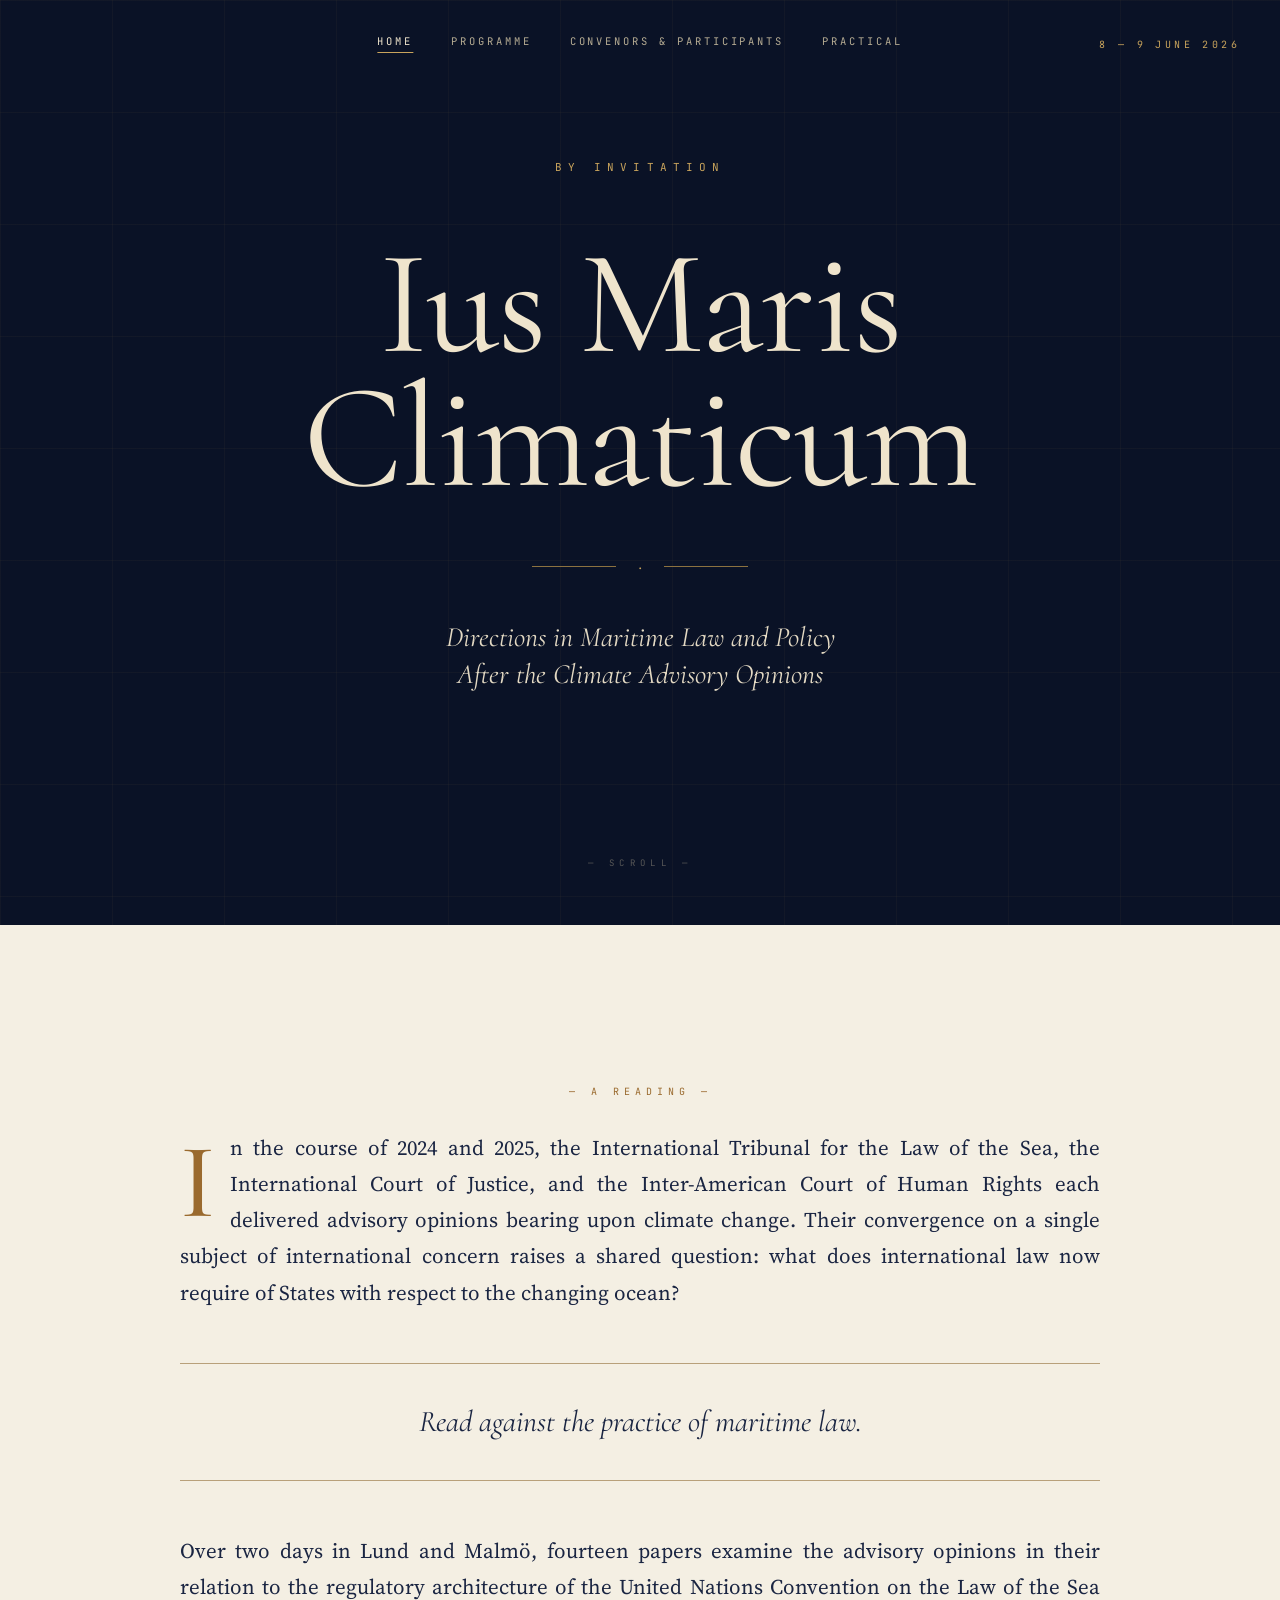
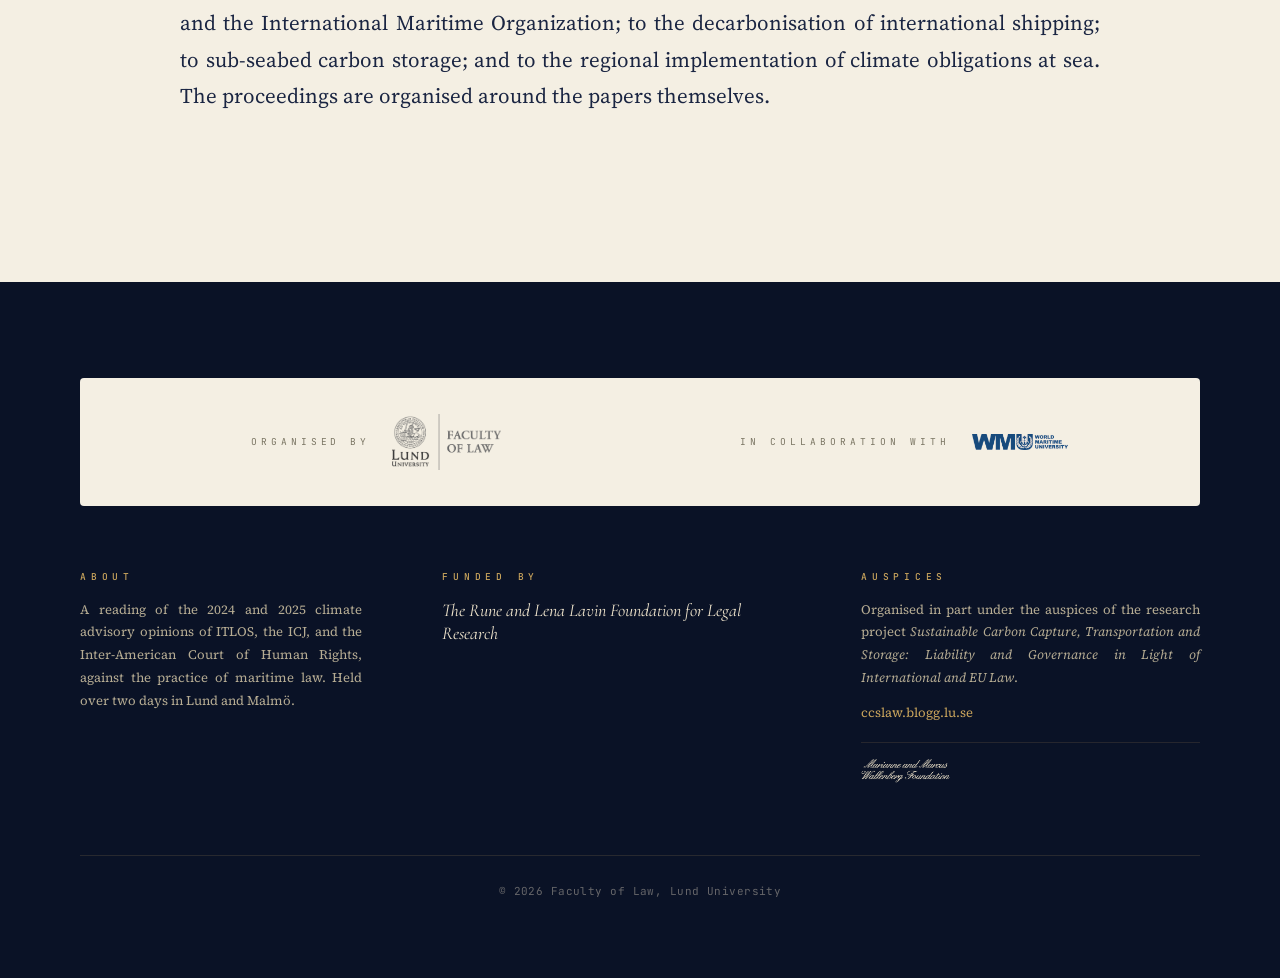
==== commit 4578b7dd: "Add files via upload" ====
--- a/index.html
+++ b/index.html
@@ -78,6 +78,8 @@
       </div>
     </div>
   </div>
+
+  <div class="footer-copyright">&copy; 2026 Faculty of Law, Lund University</div>
 </footer>
 
 </body>
--- a/style.css
+++ b/style.css
@@ -355,6 +355,31 @@
   font-family: 'Source Serif 4', serif; font-style: italic;
   color: var(--muted); font-size: 14px; line-height: 1.5;
 }
+.bio-side .bio-links {
+  display: flex; flex-direction: column;
+  gap: 6px; margin-top: 14px;
+  font-family: 'JetBrains Mono', monospace;
+  font-size: 9.5px; letter-spacing: 0.28em;
+  text-transform: uppercase;
+}
+.bio-side .bio-links a {
+  color: var(--accent); text-decoration: none;
+  border-bottom: 0.5px solid transparent;
+  padding-bottom: 1px;
+  transition: border-color 0.18s ease, color 0.18s ease;
+  display: inline-flex; align-items: baseline; gap: 6px;
+  width: max-content;
+}
+.bio-side .bio-links a:hover {
+  border-bottom-color: var(--accent);
+  color: var(--ink-warm);
+}
+.bio-side .bio-links .arr {
+  font-family: 'Source Serif 4', serif; font-size: 11px;
+  letter-spacing: 0; color: var(--accent-soft);
+  transform: translateY(-1px);
+}
+.bio-side .bio-links a:hover .arr { color: var(--accent); }
 .bio-text {
   font-family: 'Source Serif 4', serif; font-size: 15.5px;
   line-height: 1.72; color: var(--ink-soft);
@@ -467,12 +492,46 @@
 }
 .note-line strong { font-style: normal; color: var(--ink-warm); font-weight: 500; }
 
+/* Co-author asterisk on the programme page. */
+.coauthor-mark {
+  font-family: 'Source Serif 4', serif;
+  color: var(--accent);
+  font-size: 0.7em;
+  vertical-align: super;
+  font-weight: 500;
+  margin-left: 2px;
+  line-height: 0;
+}
+.paper-footnote {
+  font-family: 'Source Serif 4', serif;
+  font-style: italic;
+  font-size: 12px;
+  line-height: 1.5;
+  color: var(--muted);
+  margin-top: 4px;
+  letter-spacing: 0.01em;
+}
+.paper-footnote sup {
+  color: var(--accent);
+  font-size: 0.9em;
+  margin-right: 3px;
+}
+
 /* Contact form — formal academic register, italic serif labels. */
 .contact-form-intro {
   font-family: 'Source Serif 4', serif; font-style: italic;
-  font-size: 16px; line-height: 1.65; color: var(--ink-soft);
-  text-align: center; max-width: 620px; margin: 0 auto 48px;
-}
+  font-size: 16.5px; line-height: 1.7; color: var(--ink-soft);
+  text-align: left; max-width: 720px;
+  margin: 0 auto;
+}
+.contact-form-intro + .contact-form-intro {
+  margin-top: 1.1em;            /* clear paragraph break, ~one line of breathing room */
+}
+.contact-form-intro:last-of-type {
+  margin-bottom: 52px;          /* clear separation from the form below */
+}
+/* Subtle indent on the second paragraph would over-design here;
+   instead let the inter-paragraph gap carry the break. */
 .contact-form {
   max-width: 720px; margin: 0 auto;
   display: grid; grid-template-columns: 1fr 1fr; gap: 36px 36px;
@@ -576,6 +635,19 @@
   border-top: 1px solid rgba(201, 164, 92, 0.14);
 }
 .footer-col .mmw-inline img { max-height: 24px; opacity: 0.9; display: block; }
+
+/* Copyright line at the very bottom of the dark footer. */
+.footer-copyright {
+  max-width: 1200px;
+  margin: 72px auto 0;
+  padding-top: 28px;
+  border-top: 0.5px solid rgba(201, 164, 92, 0.16);
+  font-family: 'JetBrains Mono', monospace;
+  font-size: 11px;
+  letter-spacing: 0.04em;
+  color: rgba(239, 228, 204, 0.4);
+  text-align: center;
+}
 
 /* ============================================================ RESPONSIVE ===
    Tablet (≤1000px) and phone (≤640px) breakpoints. */
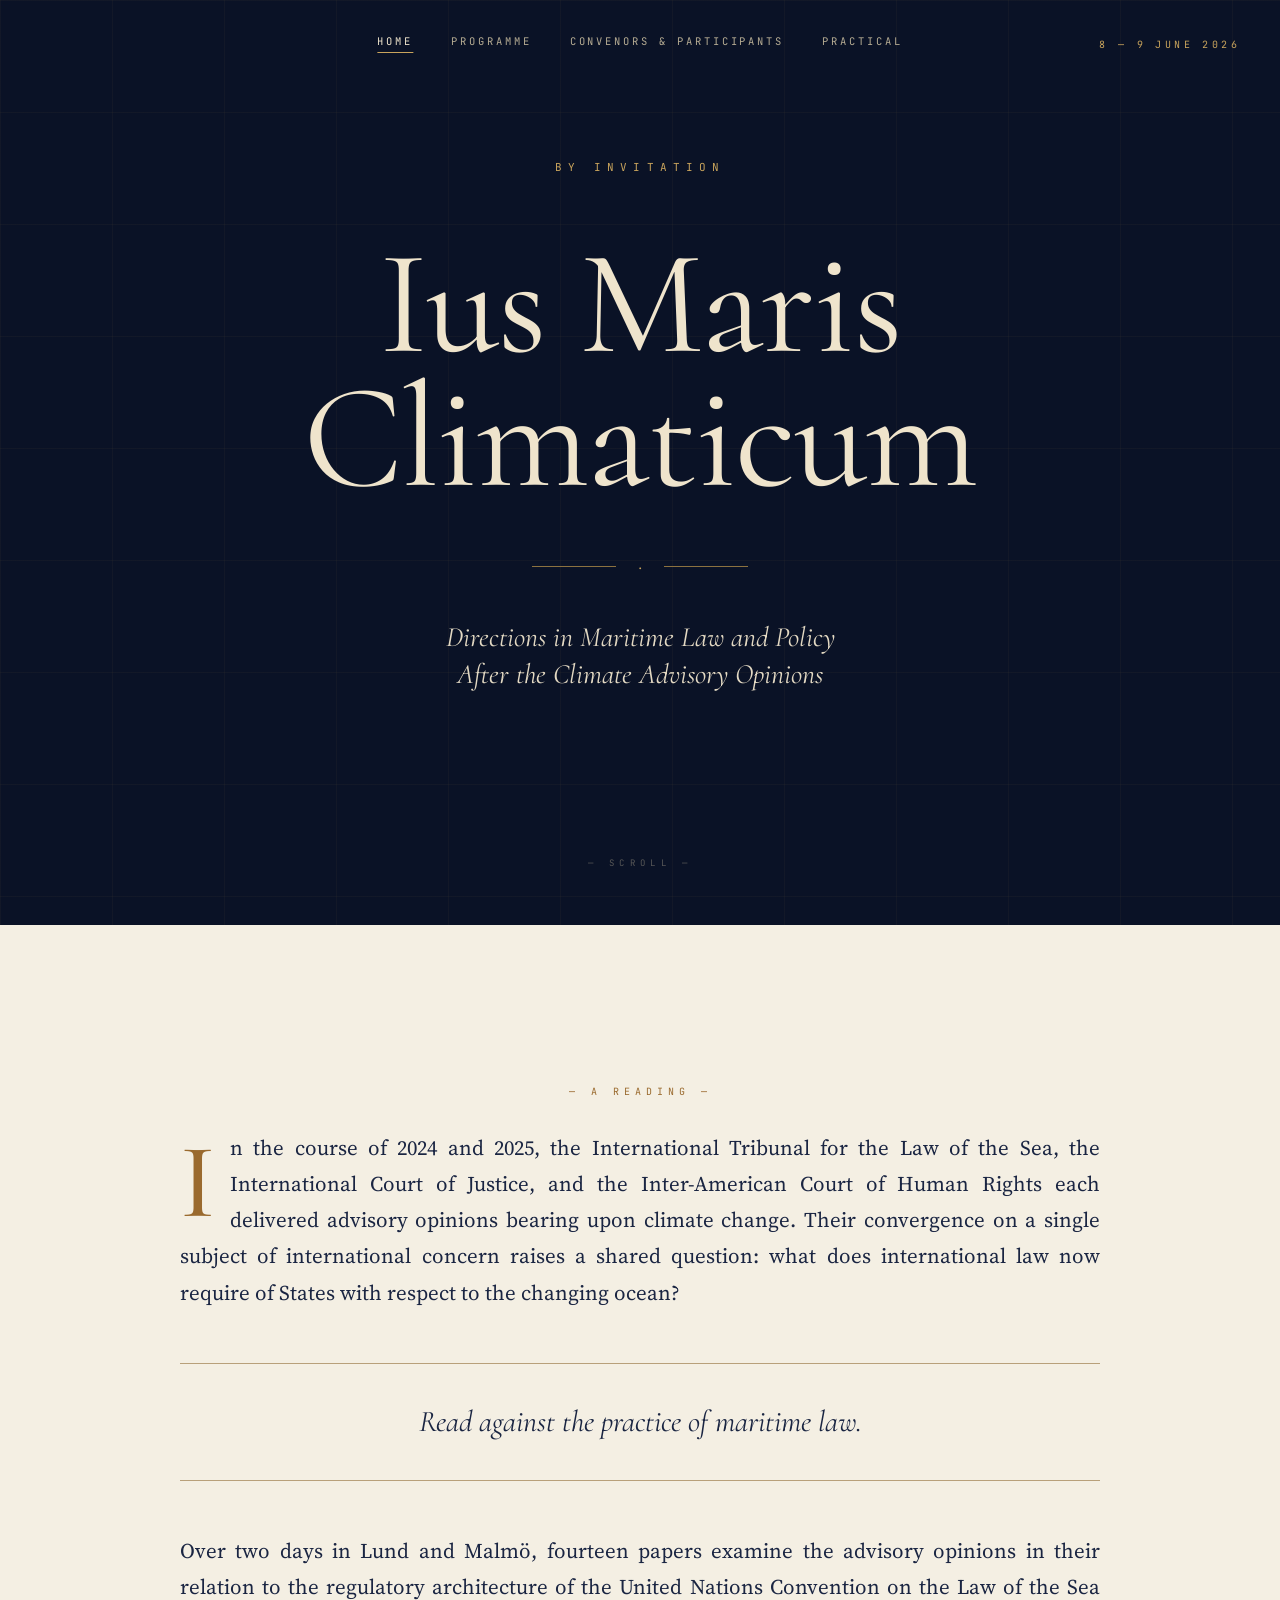
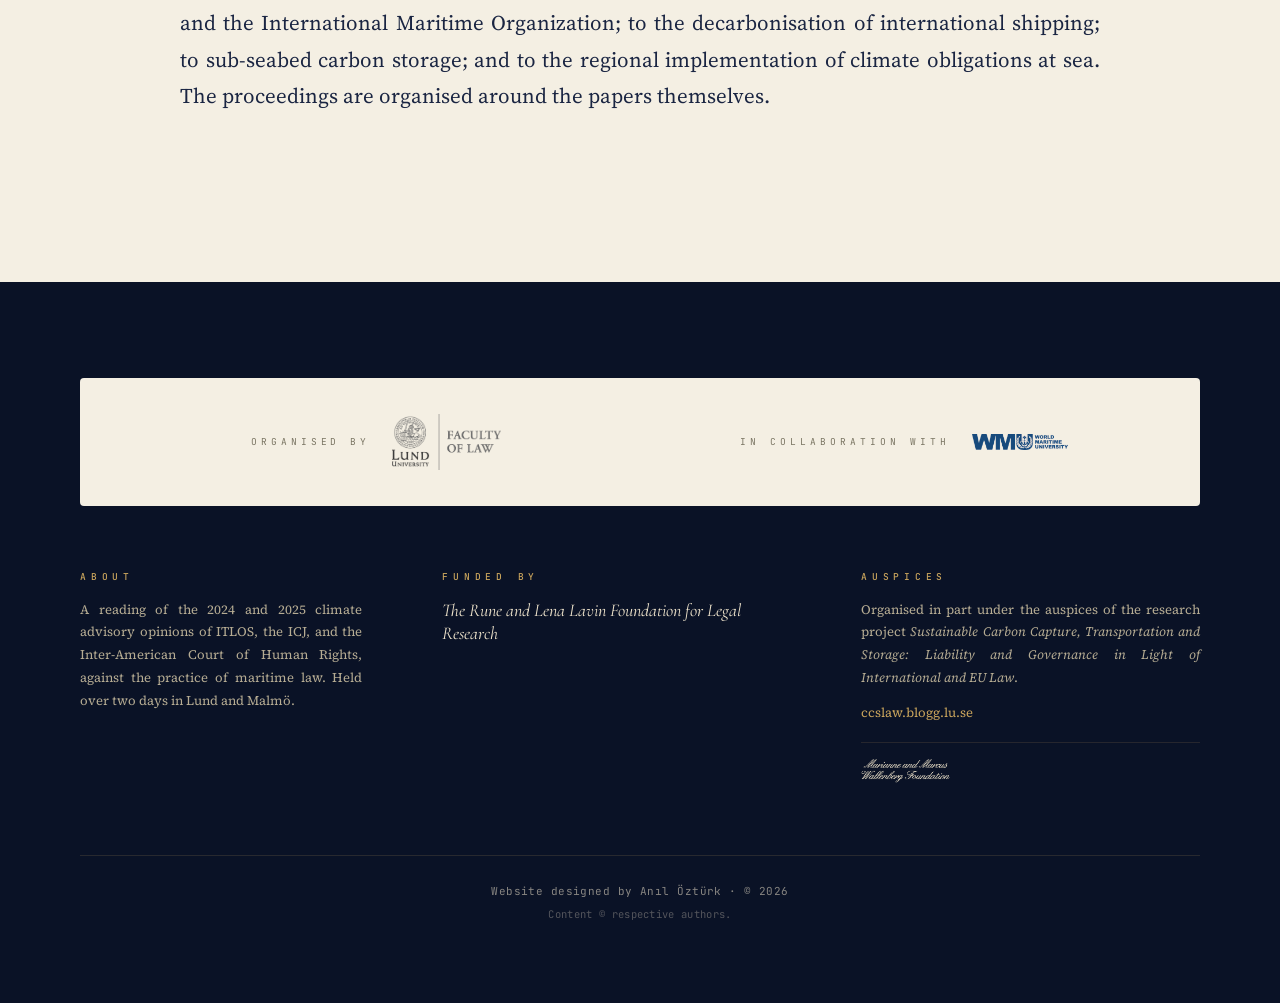
==== commit 5fbe1996: "Add files via upload" ====
--- a/index.html
+++ b/index.html
@@ -79,7 +79,10 @@
     </div>
   </div>
 
-  <div class="footer-copyright">&copy; 2026 Faculty of Law, Lund University</div>
+  <div class="footer-copyright">
+    <div class="fc-design">Website designed by <a href="https://aniluozturk.com" target="_blank" rel="noopener">An&#x131;l &Ouml;zt&uuml;rk</a> &middot; &copy; 2026</div>
+    <div class="fc-content">Content &copy; respective authors.</div>
+  </div>
 </footer>
 
 </body>
--- a/style.css
+++ b/style.css
@@ -636,17 +636,50 @@
 }
 .footer-col .mmw-inline img { max-height: 24px; opacity: 0.9; display: block; }
 
-/* Copyright line at the very bottom of the dark footer. */
+/* Copyright lines at the very bottom of the dark footer.
+   Two-line split: design (Anıl), event (Lund + WMU), content (authors). */
 .footer-copyright {
   max-width: 1200px;
   margin: 72px auto 0;
   padding-top: 28px;
   border-top: 0.5px solid rgba(201, 164, 92, 0.16);
   font-family: 'JetBrains Mono', monospace;
+  text-align: center;
+}
+.footer-copyright .fc-design {
   font-size: 11px;
   letter-spacing: 0.04em;
-  color: rgba(239, 228, 204, 0.4);
-  text-align: center;
+  color: rgba(239, 228, 204, 0.55);
+  margin-bottom: 6px;
+}
+.footer-copyright .fc-design a {
+  color: inherit;
+  text-decoration: none;
+  background: transparent;
+  font: inherit;
+  letter-spacing: inherit;
+}
+.footer-copyright .fc-design a:hover,
+.footer-copyright .fc-design a:focus {
+  color: var(--gold);
+  text-decoration: underline;
+  text-underline-offset: 3px;
+  text-decoration-thickness: 0.5px;
+}
+.footer-copyright .fc-event {
+  font-size: 10.5px;
+  letter-spacing: 0.03em;
+  color: rgba(239, 228, 204, 0.32);
+  line-height: 1.55;
+  max-width: 880px;
+  margin: 0 auto;
+}
+.footer-copyright .fc-content {
+  font-size: 10.5px;
+  letter-spacing: 0.03em;
+  color: rgba(239, 228, 204, 0.32);
+  line-height: 1.55;
+  margin-top: 8px;
 }
 
 /* ============================================================ RESPONSIVE ===
